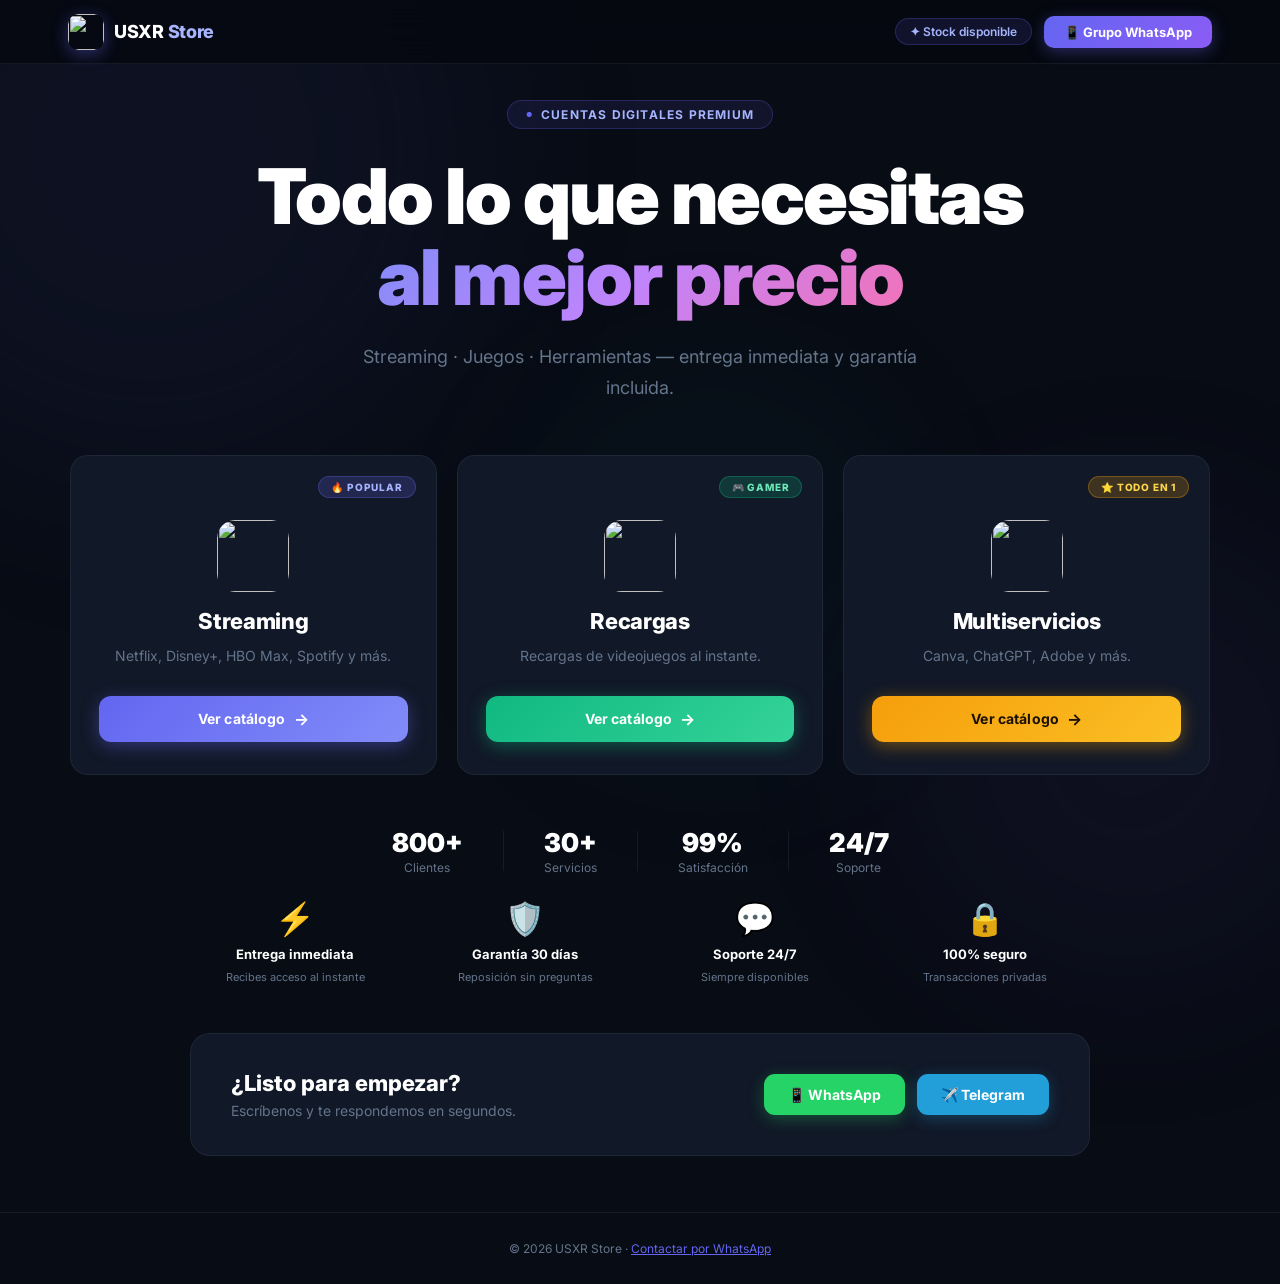
==== index.html @ 8d04d9a2 "fix: limpiar .html de URL con history.replaceState" ====
﻿<!DOCTYPE html>
<html lang="es">
<head>
  <meta charset="UTF-8" />
  <meta name="viewport" content="width=device-width, initial-scale=1.0" />
  <title>USXR Store — Cuentas Premium</title>
  <link href="https://fonts.googleapis.com/css2?family=Inter:wght@300;400;500;600;700;800;900&display=swap" rel="stylesheet" />
  <style>
    *, *::before, *::after { box-sizing: border-box; margin: 0; padding: 0; }

    :root {
      --bg:     #080c14;
      --bg2:    #0c1120;
      --surface:#111827;
      --border: rgba(148,163,184,.1);
      --border2:rgba(148,163,184,.18);
      --text:   #f1f5f9;
      --muted:  #64748b;
      --muted2: #94a3b8;
      --radius: 18px;
    }

    html { scroll-behavior: smooth; }
    body {
      font-family: 'Inter', sans-serif;
      background: var(--bg);
      color: var(--text);
      min-height: 100vh;
      overflow-x: hidden;
    }

    /* ── Partículas de fondo ── */
    #particles {
      position: fixed; inset: 0; pointer-events: none; z-index: 0; overflow: hidden;
    }
    .particle {
      position: absolute; border-radius: 50%;
      animation: drift linear infinite;
      opacity: 0;
    }
    @keyframes drift {
      0%   { transform: translateY(100vh) scale(0); opacity: 0; }
      10%  { opacity: .6; }
      90%  { opacity: .3; }
      100% { transform: translateY(-10vh) scale(1.2); opacity: 0; }
    }

    /* ── Orbes de fondo ── */
    .orb {
      position: fixed; border-radius: 50%;
      filter: blur(100px); pointer-events: none; z-index: 0;
      animation: floatOrb 10s ease-in-out infinite;
    }
    .orb1 { width: 700px; height: 700px; background: #6366f1; opacity: .06; top: -200px; left: -200px; }
    .orb2 { width: 500px; height: 500px; background: #8b5cf6; opacity: .05; bottom: -100px; right: -100px; animation-delay: -4s; }
    .orb3 { width: 400px; height: 400px; background: #06b6d4; opacity: .04; top: 40%; left: 40%; animation-delay: -7s; }
    @keyframes floatOrb {
      0%,100% { transform: translate(0,0); }
      50%      { transform: translate(20px,-20px); }
    }

    /* ── NAVBAR ── */
    .navbar {
      position: fixed; top: 0; left: 0; right: 0; z-index: 100;
      background: rgba(6,8,15,.8);
      backdrop-filter: blur(20px);
      border-bottom: 1px solid var(--border);
      height: 64px; display: flex; align-items: center;
    }
    .nav-inner {
      max-width: 1200px; margin: 0 auto; padding: 0 28px;
      width: 100%; display: flex; align-items: center; justify-content: space-between;
    }
    .logo { display: flex; align-items: center; gap: 10px; text-decoration: none; }
    .logo-mark {
      width: 36px; height: 36px; border-radius: 10px;
      background: linear-gradient(135deg, #6366f1, #8b5cf6);
      display: flex; align-items: center; justify-content: center;
      font-size: 18px; box-shadow: 0 4px 16px rgba(99,102,241,.4);
    }
    .logo-name { font-size: 18px; font-weight: 800; color: #fff; letter-spacing: -.3px; }
    .logo-name span { color: #a5b4fc; }
    .nav-right { display: flex; align-items: center; gap: 12px; }
    .nav-tag {
      padding: 5px 14px; border-radius: 100px;
      background: rgba(99,102,241,.12); border: 1px solid rgba(99,102,241,.25);
      color: #a5b4fc; font-size: 12px; font-weight: 600;
    }
    .nav-contact {
      padding: 8px 20px; border-radius: 10px;
      background: linear-gradient(135deg,#6366f1,#8b5cf6);
      color: white; font-size: 13px; font-weight: 700;
      text-decoration: none; transition: all .2s;
      box-shadow: 0 4px 16px rgba(99,102,241,.35);
    }
    .nav-contact:hover { transform: translateY(-1px); box-shadow: 0 6px 20px rgba(99,102,241,.5); }

    /* ── HERO ── */
    .hero {
      min-height: unset;
      display: flex; flex-direction: column;
      align-items: center; justify-content: center;
      padding: 100px 24px 24px;
      position: relative; z-index: 1; text-align: center;
    }

    .hero-eyebrow {
      display: inline-flex; align-items: center; gap: 8px;
      background: rgba(99,102,241,.1); border: 1px solid rgba(99,102,241,.25);
      color: #a5b4fc; padding: 6px 18px; border-radius: 100px;
      font-size: 12px; font-weight: 700; text-transform: uppercase; letter-spacing: .1em;
      margin-bottom: 28px;
      animation: fadeDown .6s ease both;
    }
    .hero-eyebrow::before { content: '●'; font-size: 7px; color: #6366f1; animation: blink 1.5s ease infinite; }
    @keyframes blink { 0%,100%{opacity:1} 50%{opacity:.2} }

    .hero h1 {
      font-size: clamp(2.8rem, 6vw, 5rem);
      font-weight: 900; line-height: 1.05; color: #fff;
      margin-bottom: 24px; letter-spacing: -1.5px;
      animation: fadeDown .6s .1s ease both;
    }
    .hero h1 em {
      font-style: normal;
      background: linear-gradient(135deg, #818cf8, #c084fc, #f472b6);
      -webkit-background-clip: text; -webkit-text-fill-color: transparent; background-clip: text;
    }

    .hero-sub {
      font-size: clamp(15px, 2vw, 18px); color: var(--muted);
      max-width: 560px; margin: 0 auto 52px;
      line-height: 1.7;
      animation: fadeDown .6s .2s ease both;
    }

    @keyframes fadeDown {
      from { opacity:0; transform: translateY(-16px); }
      to   { opacity:1; transform: translateY(0); }
    }

    /* ── CARDS DE CATEGORÍA ── */
    .cat-grid {
      display: flex;
      flex-direction: row;
      gap: 20px;
      max-width: 1140px; width: 100%;
      animation: fadeUp .7s .3s ease both;
    }
    @keyframes fadeUp {
      from { opacity:0; transform: translateY(32px); }
      to   { opacity:1; transform: translateY(0); }
    }

    .cat-card {
      flex: 1 1 0;
      min-width: 0;
      position: relative; overflow: hidden;
      border-radius: var(--radius);
      border: 1px solid var(--border);
      background: var(--surface);
      padding: 36px 28px 32px;
      text-decoration: none; color: var(--text);
      cursor: pointer;
      transition: transform .35s cubic-bezier(.23,1,.32,1),
                  border-color .35s, box-shadow .35s;
      display: flex; flex-direction: column; align-items: center; text-align: center;
    }

    /* Gradiente de fondo al hover */
    .cat-card::before {
      content: ''; position: absolute; inset: 0; opacity: 0;
      transition: opacity .35s;
      border-radius: var(--radius);
    }
    .cat-card.streaming::before { background: radial-gradient(ellipse at 30% 0%, rgba(99,102,241,.18) 0%, transparent 65%); }
    .cat-card.gaming::before    { background: radial-gradient(ellipse at 30% 0%, rgba(16,185,129,.18) 0%, transparent 65%); }
    .cat-card.multi::before     { background: radial-gradient(ellipse at 30% 0%, rgba(245,158,11,.18) 0%, transparent 65%); }

    .cat-card:hover { transform: translateY(-10px) scale(1.02); }
    .cat-card.streaming:hover { border-color: rgba(99,102,241,.45); box-shadow: 0 24px 70px rgba(99,102,241,.2), 0 0 0 1px rgba(99,102,241,.1); }
    .cat-card.gaming:hover    { border-color: rgba(16,185,129,.45); box-shadow: 0 24px 70px rgba(16,185,129,.2), 0 0 0 1px rgba(16,185,129,.1); }
    .cat-card.multi:hover     { border-color: rgba(245,158,11,.45); box-shadow: 0 24px 70px rgba(245,158,11,.2), 0 0 0 1px rgba(245,158,11,.1); }
    .cat-card:hover::before   { opacity: 1; }

    /* Línea superior de color */
    .cat-card::after {
      content: ''; position: absolute; top: 0; left: 0; right: 0;
      height: 3px; border-radius: var(--radius) var(--radius) 0 0;
      transform: scaleX(0); transform-origin: left;
      transition: transform .4s cubic-bezier(.23,1,.32,1);
    }
    .cat-card.streaming::after { background: linear-gradient(90deg,#6366f1,#8b5cf6); }
    .cat-card.gaming::after    { background: linear-gradient(90deg,#10b981,#06b6d4); }
    .cat-card.multi::after     { background: linear-gradient(90deg,#f59e0b,#ef4444); }
    .cat-card:hover::after { transform: scaleX(1); }

    /* Ícono grande */
    .cat-icon {
      width: 72px; height: 72px; border-radius: 18px;
      display: flex; align-items: center; justify-content: center;
      font-size: 34px; margin-bottom: 16px; margin-top: 28px;
      position: relative; z-index: 1;
      transition: transform .3s;
    }
    .cat-card:hover .cat-icon { transform: scale(1.1) rotate(-4deg); }
    .cat-card.streaming .cat-icon { background: none; box-shadow: none; }
    .cat-card.gaming .cat-icon    { background: none; box-shadow: none; }
    .cat-card.multi .cat-icon     { background: none; box-shadow: none; }

    .cat-title {
      font-size: 22px; font-weight: 800; color: #fff;
      margin-bottom: 10px; position: relative; z-index: 1;
      letter-spacing: -.3px;
    }
    .cat-desc {
      font-size: 14px; color: var(--muted); line-height: 1.65;
      margin-bottom: 28px; position: relative; z-index: 1; flex: 1;
    }

    /* Chips de servicios */
    .cat-chips {
      display: flex; flex-wrap: wrap; gap: 7px;
      margin-bottom: 28px; position: relative; z-index: 1;
    }
    .chip {
      padding: 4px 11px; border-radius: 100px;
      font-size: 11px; font-weight: 600;
      border: 1px solid; letter-spacing: .02em;
    }
    .streaming .chip { background: rgba(99,102,241,.1); border-color: rgba(99,102,241,.25); color: #a5b4fc; }
    .gaming .chip    { background: rgba(16,185,129,.1);  border-color: rgba(16,185,129,.25);  color: #6ee7b7; }
    .multi .chip     { background: rgba(245,158,11,.1);  border-color: rgba(245,158,11,.25);  color: #fcd34d; }

    /* Botón de la card */
    .cat-btn {
      display: flex; align-items: center; justify-content: center; gap: 8px;
      width: 100%; padding: 13px;
      border-radius: 12px; font-size: 14px; font-weight: 700;
      position: relative; z-index: 1; transition: all .25s;
      letter-spacing: .01em;
    }
    .cat-btn .arrow {
      transition: transform .25s;
      display: inline-block; font-size: 16px;
    }
    .cat-card:hover .cat-btn .arrow { transform: translateX(4px); }
    .streaming .cat-btn { background: linear-gradient(135deg,#6366f1,#818cf8); color: white; box-shadow: 0 4px 18px rgba(99,102,241,.4); }
    .gaming .cat-btn    { background: linear-gradient(135deg,#10b981,#34d399); color: white; box-shadow: 0 4px 18px rgba(16,185,129,.4); }
    .multi .cat-btn     { background: linear-gradient(135deg,#f59e0b,#fbbf24); color: #1a1000; box-shadow: 0 4px 18px rgba(245,158,11,.4); }

    /* badge "popular" */
    .cat-popular {
      position: absolute; top: 20px; right: 20px;
      padding: 4px 12px; border-radius: 100px;
      font-size: 10px; font-weight: 800; text-transform: uppercase; letter-spacing: .08em;
      z-index: 2;
    }
    .streaming .cat-popular { background: rgba(99,102,241,.2); color: #a5b4fc; border: 1px solid rgba(99,102,241,.3); }
    .gaming .cat-popular    { background: rgba(16,185,129,.2);  color: #6ee7b7; border: 1px solid rgba(16,185,129,.3); }
    .multi .cat-popular     { background: rgba(245,158,11,.2);  color: #fcd34d; border: 1px solid rgba(245,158,11,.3); }

    /* ── STATS ── */
    .stats-row {
      display: flex; align-items: center; gap: 40px;
      margin-top: 52px; flex-wrap: wrap; justify-content: center;
      animation: fadeUp .7s .5s ease both;
    }
    .stat { text-align: center; }
    .stat-n { font-size: 26px; font-weight: 900; color: #fff; }
    .stat-l { font-size: 12px; color: var(--muted); margin-top: 2px; }
    .stat-sep { width: 1px; height: 40px; background: var(--border); }

    /* ── GARANTÍAS HOME ── */
    .garantias-section {
      position: relative; z-index: 1;
      padding: 0 24px 48px;
      border-top: none;
    }
    .garantias-row {
      max-width: 900px; margin: 0 auto;
      display: grid; grid-template-columns: repeat(4, 1fr);
      gap: 20px; text-align: center;
    }
    .g-item { display: flex; flex-direction: column; align-items: center; gap: 8px; }
    .g-ico  { font-size: 32px; }
    .g-item strong { font-size: 13px; font-weight: 700; color: #fff; }
    .g-item p      { font-size: 11px; color: var(--muted); line-height: 1.4; }

    /* ── CTA HOME ── */
    .cta-home {
      position: relative; z-index: 1;
      padding: 0 24px 56px;
    }
    .cta-home-box {
      max-width: 900px; margin: 0 auto;
      background: var(--surface);
      border: 1px solid var(--border);
      border-radius: 20px;
      padding: 36px 40px;
    }
    .cta-home-inner {
      display: flex; align-items: center;
      justify-content: space-between; gap: 24px; flex-wrap: wrap;
    }
    .cta-home-text h2 { font-size: 22px; font-weight: 800; color: #fff; margin-bottom: 6px; }
    .cta-home-text p  { font-size: 14px; color: var(--muted); }
    .cta-home-btns { display: flex; gap: 12px; flex-shrink: 0; }
    .cta-home-btn {
      display: inline-flex; align-items: center; gap: 8px;
      padding: 12px 24px; border-radius: 11px;
      color: white; font-weight: 700; font-size: 14px;
      text-decoration: none; transition: all .25s;
    }
    .cta-home-btn:hover { transform: translateY(-2px); filter: brightness(1.1); }
    .cta-home-btn.wapp { background: #25D366; box-shadow: 0 4px 16px rgba(37,211,102,.3); }
    .cta-home-btn.tele { background: #229ED9; box-shadow: 0 4px 16px rgba(34,158,217,.3); }

    /* ── FOOTER ── */
    .footer {
      position: relative; z-index: 1;
      border-top: 1px solid var(--border);
      padding: 28px; text-align: center;
    }
    .footer p { font-size: 12px; color: var(--muted); }

    /* ── RESPONSIVE ── */
    @media (max-width: 780px) {
      .hero h1   { letter-spacing: -.5px; font-size: 2rem; }
      .hero-sub  { font-size: 14px; margin-bottom: 28px; }

      .cat-grid {
        flex-direction: row;
        gap: 10px;
        max-width: 100%;
        padding: 0 12px;
      }

      .cat-card {
        padding: 20px 10px 16px;
        border-radius: 14px;
      }

      .cat-icon {
        width: 48px; height: 48px;
        font-size: 22px; border-radius: 12px;
        margin-bottom: 12px; margin-top: 28px;
      }

      .cat-title { font-size: 14px; margin-bottom: 6px; }
      .cat-desc  { font-size: 11px; margin-bottom: 12px; line-height: 1.4; }
      .cat-chips { gap: 4px; margin-bottom: 12px; }
      .chip      { font-size: 9px; padding: 3px 7px; }

      .cat-btn {
        padding: 9px 6px; font-size: 11px; border-radius: 9px; gap: 4px;
      }
      .cat-btn .arrow { display: none; }

      .cat-popular {
        font-size: 8px; padding: 3px 8px; top: 10px; right: 10px;
      }

      .stats-row { gap: 16px; }
      .stat-n    { font-size: 18px; }
      .stat-sep  { display: none; }

      /* garantías: 2 cols en móvil */
      .garantias-row { grid-template-columns: repeat(2, 1fr); gap: 20px 16px; }

      /* cta: apilado en móvil */
      .cta-home-inner { flex-direction: column; text-align: center; }
      .cta-home-btns  { justify-content: center; }
      .cta-home-box   { padding: 28px 20px; }
    }
    @media (max-width: 600px) {
      .nav-tag { display: none; }
      .stats-row { gap: 24px; }
      .stat-sep { display: none; }
    }
  </style>
  <link rel="manifest" href="/manifest.json" />
  <meta name="theme-color" content="#6366f1" />
</head>
<body>

  <!-- Fondo animado -->
  <div id="particles"></div>
  <div class="orb orb1"></div>
  <div class="orb orb2"></div>
  <div class="orb orb3"></div>

  <!-- NAVBAR -->
  <nav class="navbar">
    <div class="nav-inner">
      <a href="index.html" class="logo">
        <div class="logo-mark" style="background:none;padding:0;overflow:hidden;"><img src="https://i.ibb.co/hR6DW3mN/Logotipo-ne-n-futurista-USXR-Store.png" style="width:100%;height:100%;object-fit:cover;border-radius:10px;display:block;"></div>
        <span class="logo-name">USXR <span>Store</span></span>
      </a>
      <div class="nav-right">
        <span class="nav-tag">✦ Stock disponible</span>
        <a href="https://chat.whatsapp.com/J8JnifOMv5BLtHbVKzGTmH?s=cl&p=a&mlu=4&ilr=4" target="_blank" class="nav-contact">📱 Grupo WhatsApp</a>
      </div>
    </div>
  </nav>

  <!-- HERO -->
  <main class="hero">

    <div class="hero-eyebrow">Cuentas digitales premium</div>

    <h1>Todo lo que necesitas<br/><em>al mejor precio</em></h1>

    <p class="hero-sub">
      Streaming · Juegos · Herramientas — entrega inmediata y garantía incluida.
    </p>

    <!-- GRID DE CATEGORÍAS — HTML PURO -->
    <div class="cat-grid">

      <a href="/streaming" class="cat-card streaming">
        <span class="cat-popular">🔥 Popular</span>
        <div class="cat-icon" style="padding:0;overflow:hidden;"><img src="https://i.ibb.co/8LbXXj5X/5109808543396728390.jpg" style="width:100%;height:100%;object-fit:cover;border-radius:18px;"></div>
        <div class="cat-title">Streaming</div>
        <div class="cat-desc">Netflix, Disney+, HBO Max, Spotify y más.</div>
        <div class="cat-btn">Ver catálogo <span class="arrow">→</span></div>
      </a>

      <a href="/recargas" class="cat-card gaming">
        <span class="cat-popular">🎮 Gamer</span>
        <div class="cat-icon"><img src="https://i.ibb.co/NdYGqJf4/icon-1.png" style="width:100%;height:100%;object-fit:cover;border-radius:18px;"></div>
        <div class="cat-title">Recargas</div>
        <div class="cat-desc">Recargas de videojuegos al instante.</div>
        <div class="cat-btn">Ver catálogo <span class="arrow">→</span></div>
      </a>

      <a href="/multiservicios" class="cat-card multi">
        <span class="cat-popular">⭐ Todo en 1</span>
        <div class="cat-icon" style="padding:0;overflow:hidden;"><img src="https://i.ibb.co/FkrnnqCd/5109808543396728401.jpg" style="width:100%;height:100%;object-fit:cover;border-radius:18px;"></div>
        <div class="cat-title">Multiservicios</div>
        <div class="cat-desc">Canva, ChatGPT, Adobe y más.</div>
        <div class="cat-btn">Ver catálogo <span class="arrow">→</span></div>
      </a>

    </div>

    <!-- STATS — HTML PURO -->
    <div class="stats-row">
      <div class="stat"><div class="stat-n">800+</div><div class="stat-l">Clientes</div></div>
      <div class="stat-sep"></div>
      <div class="stat"><div class="stat-n">30+</div><div class="stat-l">Servicios</div></div>
      <div class="stat-sep"></div>
      <div class="stat"><div class="stat-n">99%</div><div class="stat-l">Satisfacción</div></div>
      <div class="stat-sep"></div>
      <div class="stat"><div class="stat-n">24/7</div><div class="stat-l">Soporte</div></div>
    </div>

  </main>

  <!-- GARANTÍAS -->
  <section class="garantias-section">
    <div class="garantias-row">
      <div class="g-item">
        <span class="g-ico">⚡</span>
        <strong>Entrega inmediata</strong>
        <p>Recibes acceso al instante</p>
      </div>
      <div class="g-item">
        <span class="g-ico">🛡️</span>
        <strong>Garantía 30 días</strong>
        <p>Reposición sin preguntas</p>
      </div>
      <div class="g-item">
        <span class="g-ico">💬</span>
        <strong>Soporte 24/7</strong>
        <p>Siempre disponibles</p>
      </div>
      <div class="g-item">
        <span class="g-ico">🔒</span>
        <strong>100% seguro</strong>
        <p>Transacciones privadas</p>
      </div>
    </div>
  </section>

  <!-- CTA CONTACTO -->
  <section class="cta-home">
    <div class="cta-home-box">
      <div class="cta-home-inner">
        <div class="cta-home-text">
          <h2>¿Listo para empezar?</h2>
          <p>Escríbenos y te respondemos en segundos.</p>
        </div>
        <div class="cta-home-btns">
          <a href="https://wa.me/51922055086" target="_blank" class="cta-home-btn wapp">📱 WhatsApp</a>
          <a href="https://t.me/usxrdata" target="_blank" class="cta-home-btn tele">✈️ Telegram</a>
        </div>
      </div>
    </div>
  </section>

  <footer class="footer">
    <p>© 2026 USXR Store · <a href="https://wa.me/51922055086" style="color:#6366f1">Contactar por WhatsApp</a></p>
  </footer>

  <script>
    // Limpiar .html de la URL
    if (window.location.pathname === '/index.html') {
      window.history.replaceState(null, '', '/');
    }
    // ── Partículas flotantes ──
    const container = document.getElementById('particles');
    const colors = ['#6366f1','#8b5cf6','#10b981','#f59e0b','#ec4899','#06b6d4'];
    for (let i = 0; i < 28; i++) {
      const p = document.createElement('div');
      p.className = 'particle';
      const size = Math.random() * 4 + 2;
      Object.assign(p.style, {
        width: size+'px', height: size+'px',
        left: Math.random()*100+'%',
        background: colors[Math.floor(Math.random()*colors.length)],
        animationDuration: (Math.random()*14+10)+'s',
        animationDelay: (Math.random()*10)+'s',
      });
      container.appendChild(p);
    }

    // ── Prefetch silencioso: precarga la API mientras el usuario ve el landing ──
    (function prefetch() {
      try {
        const cached = localStorage.getItem('vs_data');
        if (cached) {
          const { ts } = JSON.parse(cached);
          if (Date.now() - ts < 30000) return; // ya está fresco
        }
        // Cargar en segundo plano sin bloquear nada
        fetch('/api/sheets')
          .then(r => r.json())
          .then(data => {
            localStorage.setItem('vs_data', JSON.stringify({ data, ts: Date.now() }));
          })
          .catch(() => {}); // silencioso
      } catch(e) {}
    })();
  </script>
  <script>
    if ('serviceWorker' in navigator) {
      navigator.serviceWorker.register('/sw.js').catch(() => {});
    }
  </script></body>
</html>
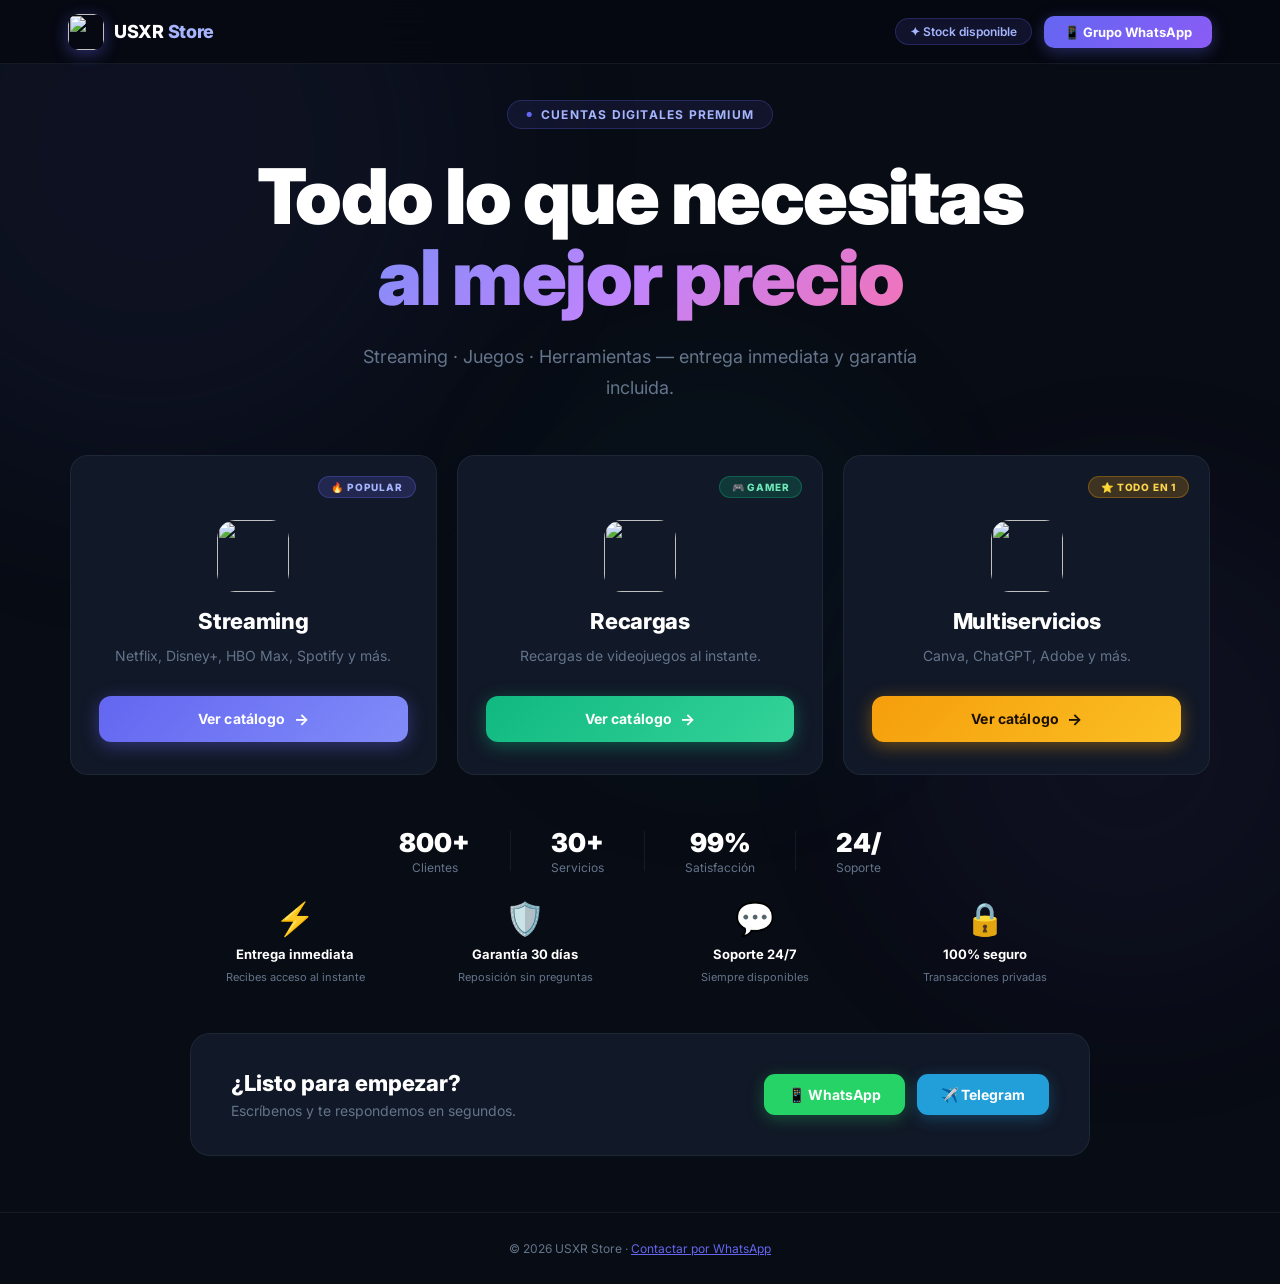
==== commit d238487c: "feat: meta tags OG + sitemap + robots.txt + contador animado" ====
--- a/index.html
+++ b/index.html
@@ -381,6 +381,22 @@
   </style>
   <link rel="manifest" href="/manifest.json" />
   <meta name="theme-color" content="#6366f1" />
+  <!-- SEO -->
+  <meta name="description" content="Streaming, recargas y multiservicios al mejor precio. Netflix, Free Fire, ChatGPT y más. Entrega inmediata y garantía 30 días." />
+  <meta name="keywords" content="cuentas streaming, recargas free fire, canva pro, chatgpt, netflix peru, usxr store" />
+  <meta name="robots" content="index, follow" />
+  <!-- Open Graph -->
+  <meta property="og:type" content="website" />
+  <meta property="og:title" content="USXR Store — Cuentas digitales premium" />
+  <meta property="og:description" content="Streaming, recargas y multiservicios al mejor precio. Netflix, Free Fire, ChatGPT y más. Entrega inmediata y garantía 30 días." />
+  <meta property="og:url" content="https://www.usxrdata.store" />
+  <meta property="og:image" content="https://i.ibb.co/hR6DW3mN/Logotipo-ne-n-futurista-USXR-Store.png" />
+  <meta property="og:site_name" content="USXR Store" />
+  <!-- Twitter Card -->
+  <meta name="twitter:card" content="summary_large_image" />
+  <meta name="twitter:title" content="USXR Store — Cuentas digitales premium" />
+  <meta name="twitter:description" content="Streaming, recargas y multiservicios al mejor precio. Netflix, Free Fire, ChatGPT y más. Entrega inmediata y garantía 30 días." />
+  <meta name="twitter:image" content="https://i.ibb.co/hR6DW3mN/Logotipo-ne-n-futurista-USXR-Store.png" />
 </head>
 <body>
 
@@ -504,10 +520,35 @@
   </footer>
 
   <script>
-    // Limpiar .html de la URL
-    if (window.location.pathname === '/index.html') {
-      window.history.replaceState(null, '', '/');
-    }
+    // ── Contador animado en stats ──
+    function animateCounter(el, target, suffix) {
+      const num = parseInt(target);
+      if (isNaN(num)) { el.textContent = target; return; }
+      let start = 0;
+      const step = Math.ceil(num / 40);
+      const timer = setInterval(() => {
+        start = Math.min(start + step, num);
+        el.textContent = start + suffix;
+        if (start >= num) clearInterval(timer);
+      }, 30);
+    }
+
+    const observer2 = new IntersectionObserver((entries) => {
+      entries.forEach(entry => {
+        if (entry.isIntersecting) {
+          document.querySelectorAll('.stat-n').forEach(el => {
+            const txt = el.textContent;
+            const suffix = txt.replace(/[0-9]/g, '');
+            animateCounter(el, txt, suffix);
+          });
+          observer2.disconnect();
+        }
+      });
+    }, { threshold: 0.5 });
+
+    const statsEl = document.querySelector('.stats-row');
+    if (statsEl) observer2.observe(statsEl);
+
     // ── Partículas flotantes ──
     const container = document.getElementById('particles');
     const colors = ['#6366f1','#8b5cf6','#10b981','#f59e0b','#ec4899','#06b6d4'];
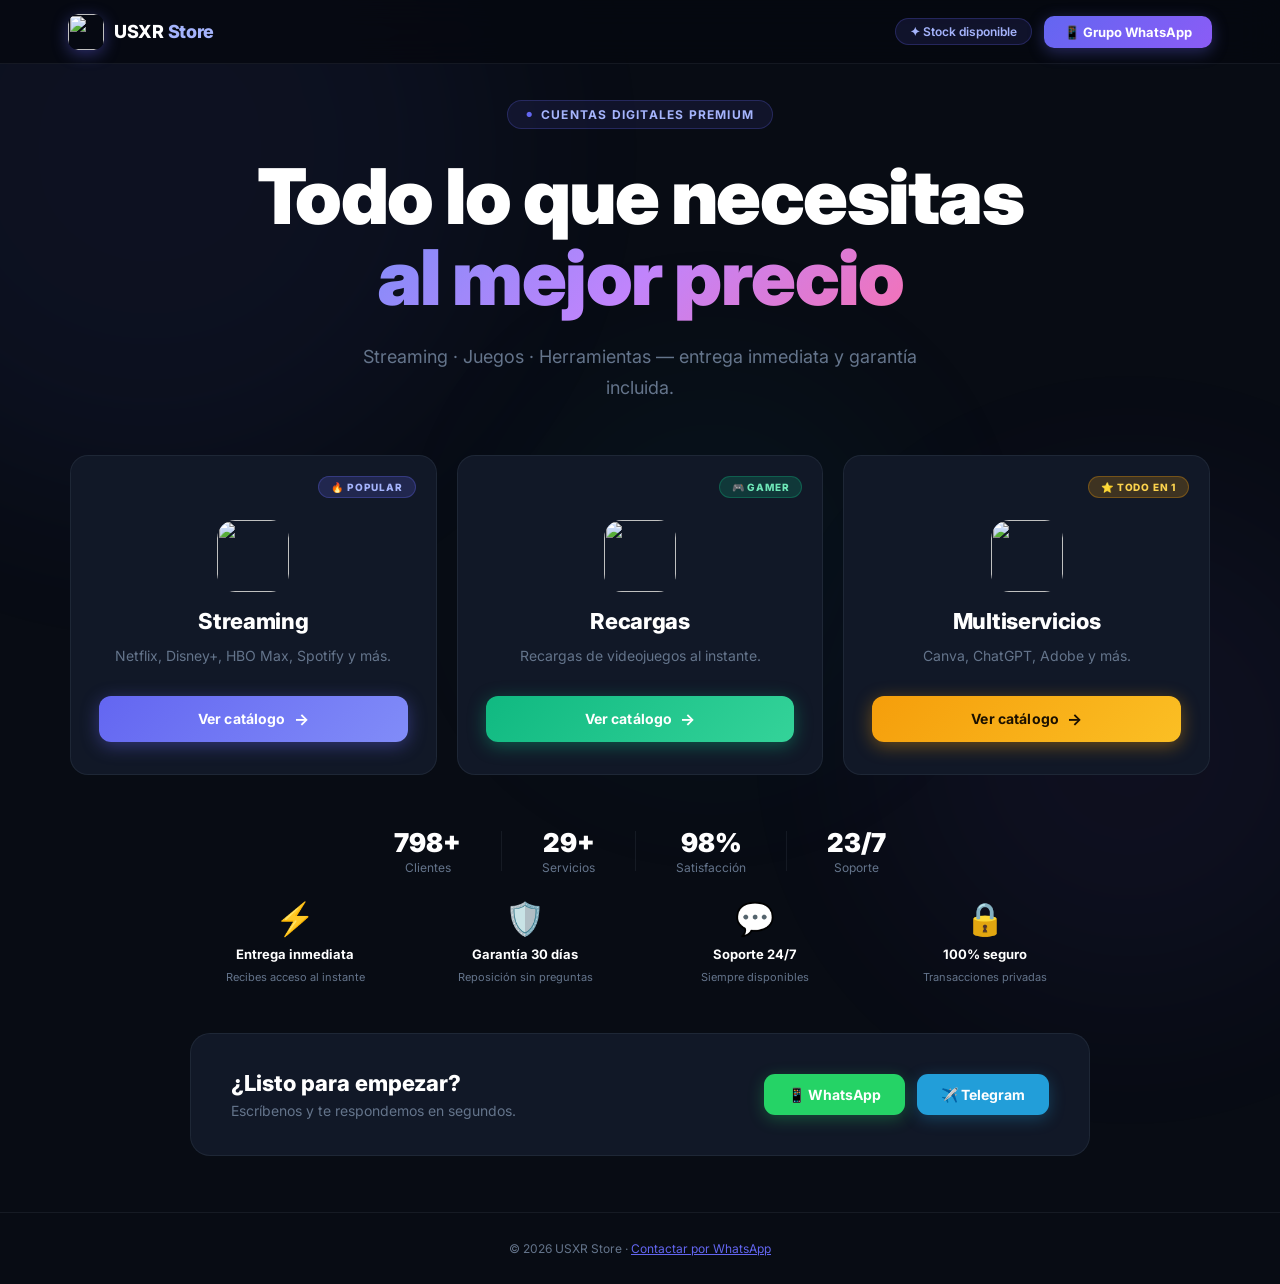
==== commit fff0c04d: "feat: contador animado suave 0 al valor final en stats" ====
--- a/index.html
+++ b/index.html
@@ -461,14 +461,14 @@
     </div>
 
     <!-- STATS — HTML PURO -->
-    <div class="stats-row">
-      <div class="stat"><div class="stat-n">800+</div><div class="stat-l">Clientes</div></div>
+    <div class="stats-row" id="stats-row">
+      <div class="stat"><div class="stat-n" data-target="800" data-suffix="+">0+</div><div class="stat-l">Clientes</div></div>
       <div class="stat-sep"></div>
-      <div class="stat"><div class="stat-n">30+</div><div class="stat-l">Servicios</div></div>
+      <div class="stat"><div class="stat-n" data-target="30" data-suffix="+">0+</div><div class="stat-l">Servicios</div></div>
       <div class="stat-sep"></div>
-      <div class="stat"><div class="stat-n">99%</div><div class="stat-l">Satisfacción</div></div>
+      <div class="stat"><div class="stat-n" data-target="99" data-suffix="%">0%</div><div class="stat-l">Satisfacción</div></div>
       <div class="stat-sep"></div>
-      <div class="stat"><div class="stat-n">24/7</div><div class="stat-l">Soporte</div></div>
+      <div class="stat"><div class="stat-n" data-target="24" data-suffix="/7">0/7</div><div class="stat-l">Soporte</div></div>
     </div>
 
   </main>
@@ -521,33 +521,33 @@
 
   <script>
     // ── Contador animado en stats ──
-    function animateCounter(el, target, suffix) {
-      const num = parseInt(target);
-      if (isNaN(num)) { el.textContent = target; return; }
-      let start = 0;
-      const step = Math.ceil(num / 40);
-      const timer = setInterval(() => {
-        start = Math.min(start + step, num);
-        el.textContent = start + suffix;
-        if (start >= num) clearInterval(timer);
-      }, 30);
-    }
-
-    const observer2 = new IntersectionObserver((entries) => {
+    function animateCounter(el) {
+      const target = parseInt(el.dataset.target);
+      const suffix = el.dataset.suffix || '';
+      const duration = 1800;
+      const start = performance.now();
+      function update(now) {
+        const elapsed = now - start;
+        const progress = Math.min(elapsed / duration, 1);
+        // easing easeOutExpo
+        const eased = progress === 1 ? 1 : 1 - Math.pow(2, -10 * progress);
+        el.textContent = Math.floor(eased * target) + suffix;
+        if (progress < 1) requestAnimationFrame(update);
+      }
+      requestAnimationFrame(update);
+    }
+
+    const statsObserver = new IntersectionObserver((entries) => {
       entries.forEach(entry => {
         if (entry.isIntersecting) {
-          document.querySelectorAll('.stat-n').forEach(el => {
-            const txt = el.textContent;
-            const suffix = txt.replace(/[0-9]/g, '');
-            animateCounter(el, txt, suffix);
-          });
-          observer2.disconnect();
+          document.querySelectorAll('.stat-n[data-target]').forEach(animateCounter);
+          statsObserver.disconnect();
         }
       });
     }, { threshold: 0.5 });
 
-    const statsEl = document.querySelector('.stats-row');
-    if (statsEl) observer2.observe(statsEl);
+    const statsEl = document.getElementById('stats-row');
+    if (statsEl) statsObserver.observe(statsEl);
 
     // ── Partículas flotantes ──
     const container = document.getElementById('particles');
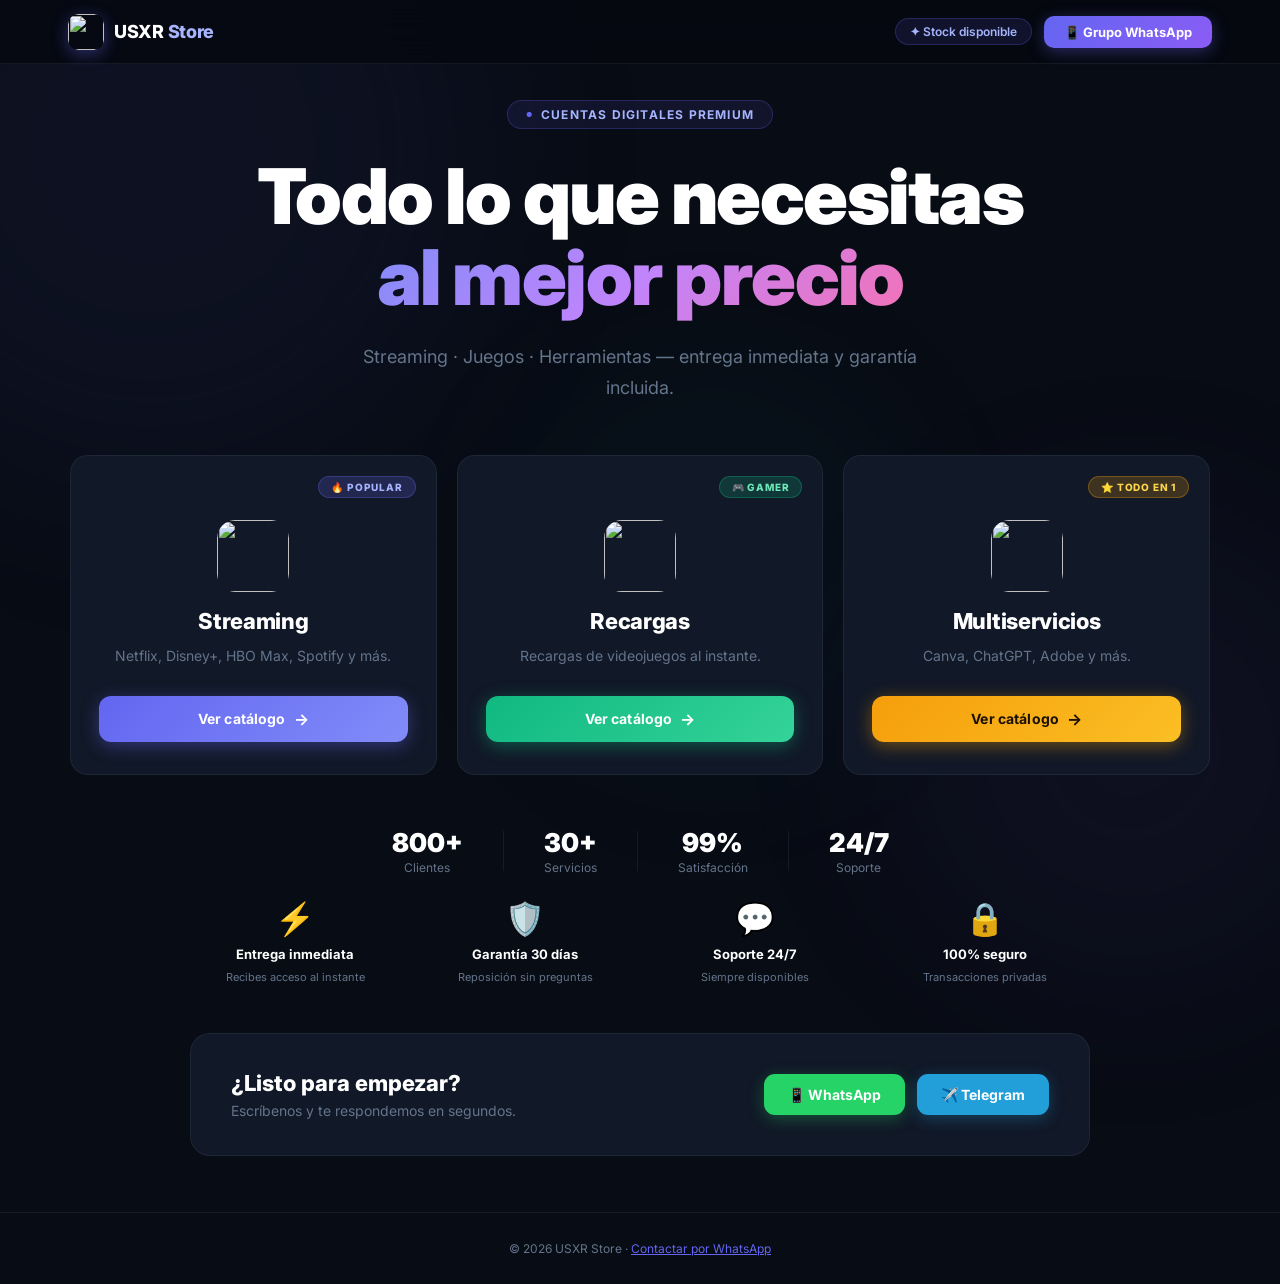
==== commit c72ac618: "fix: contador arranca al cargar la pagina sin observer" ====
--- a/index.html
+++ b/index.html
@@ -529,7 +529,6 @@
       function update(now) {
         const elapsed = now - start;
         const progress = Math.min(elapsed / duration, 1);
-        // easing easeOutExpo
         const eased = progress === 1 ? 1 : 1 - Math.pow(2, -10 * progress);
         el.textContent = Math.floor(eased * target) + suffix;
         if (progress < 1) requestAnimationFrame(update);
@@ -537,17 +536,10 @@
       requestAnimationFrame(update);
     }
 
-    const statsObserver = new IntersectionObserver((entries) => {
-      entries.forEach(entry => {
-        if (entry.isIntersecting) {
-          document.querySelectorAll('.stat-n[data-target]').forEach(animateCounter);
-          statsObserver.disconnect();
-        }
-      });
-    }, { threshold: 0.5 });
-
-    const statsEl = document.getElementById('stats-row');
-    if (statsEl) statsObserver.observe(statsEl);
+    // Esperar a que el DOM cargue y arrancar
+    window.addEventListener('load', () => {
+      document.querySelectorAll('.stat-n[data-target]').forEach(animateCounter);
+    });
 
     // ── Partículas flotantes ──
     const container = document.getElementById('particles');
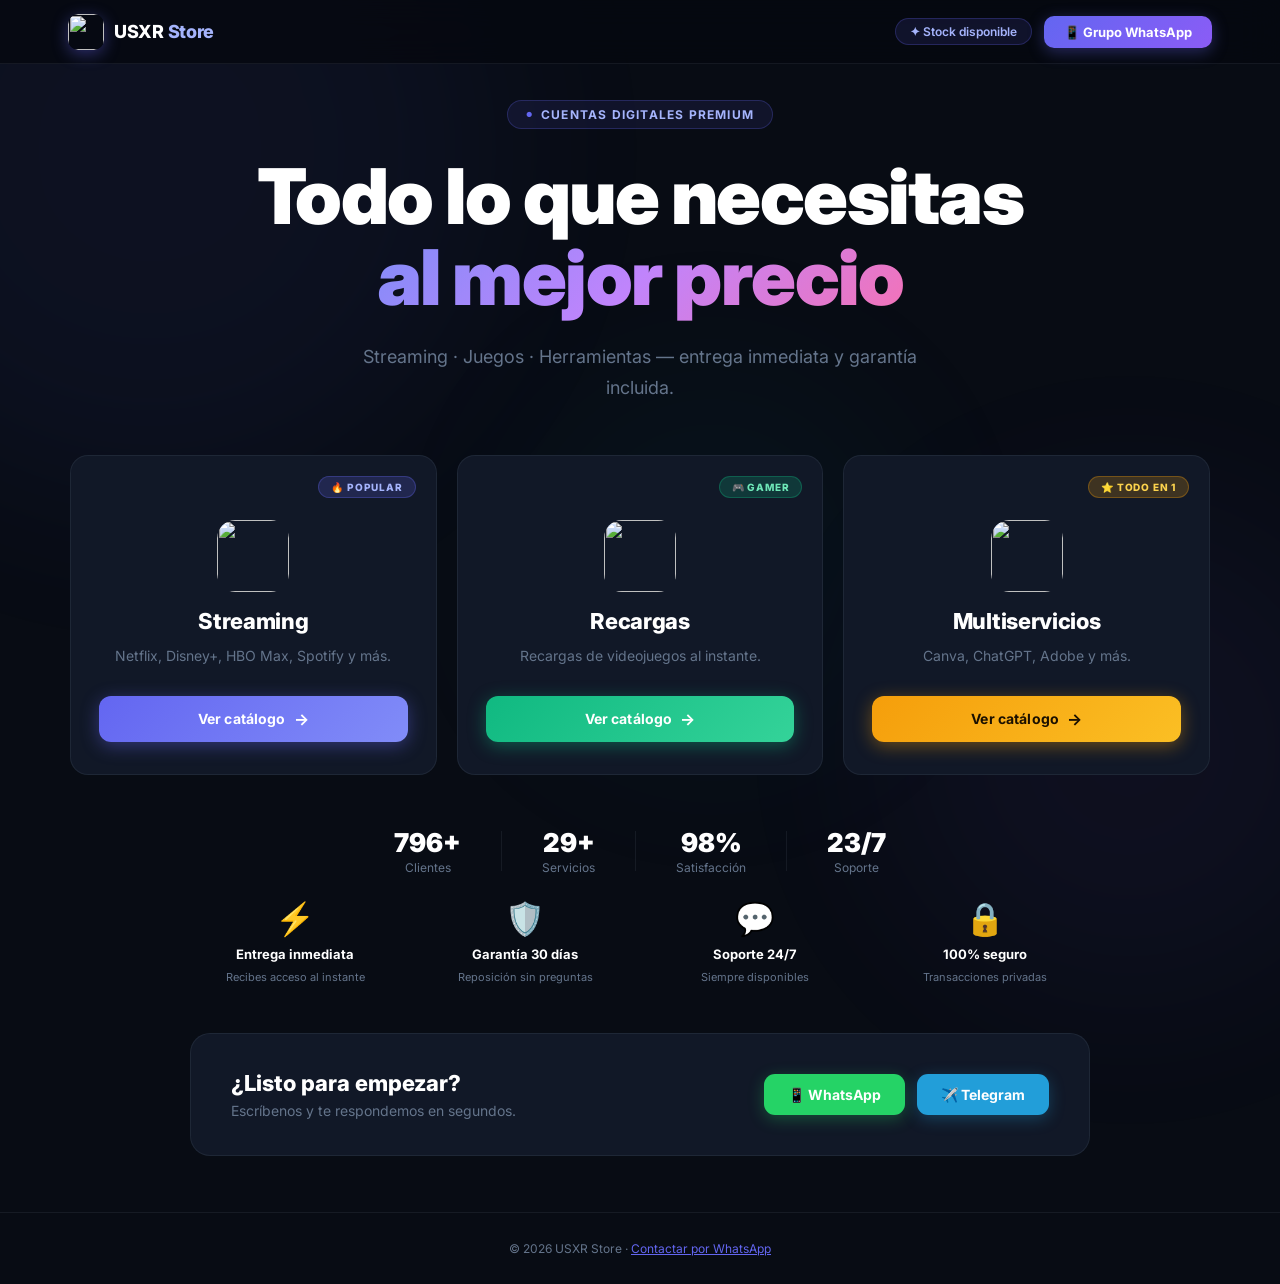
==== commit c9336fb2: "feat: ocultar WhatsApp y Telegram de todos los HTML via proxy" ====
--- a/index.html
+++ b/index.html
@@ -508,15 +508,15 @@
           <p>Escríbenos y te respondemos en segundos.</p>
         </div>
         <div class="cta-home-btns">
-          <a href="https://wa.me/51922055086" target="_blank" class="cta-home-btn wapp">📱 WhatsApp</a>
-          <a href="https://t.me/usxrdata" target="_blank" class="cta-home-btn tele">✈️ Telegram</a>
+          <a href="/api/comprar?msg=Hola!%20Quiero%20informacion" target="_blank" class="cta-home-btn wapp">📱 WhatsApp</a>
+          <a href="/api/telegram" target="_blank" class="cta-home-btn tele">✈️ Telegram</a>
         </div>
       </div>
     </div>
   </section>
 
   <footer class="footer">
-    <p>© 2026 USXR Store · <a href="https://wa.me/51922055086" style="color:#6366f1">Contactar por WhatsApp</a></p>
+    <p>© 2026 USXR Store · <a href="/api/comprar?msg=Hola!%20Quiero%20informacion" style="color:#6366f1">Contactar por WhatsApp</a></p>
   </footer>
 
   <script>
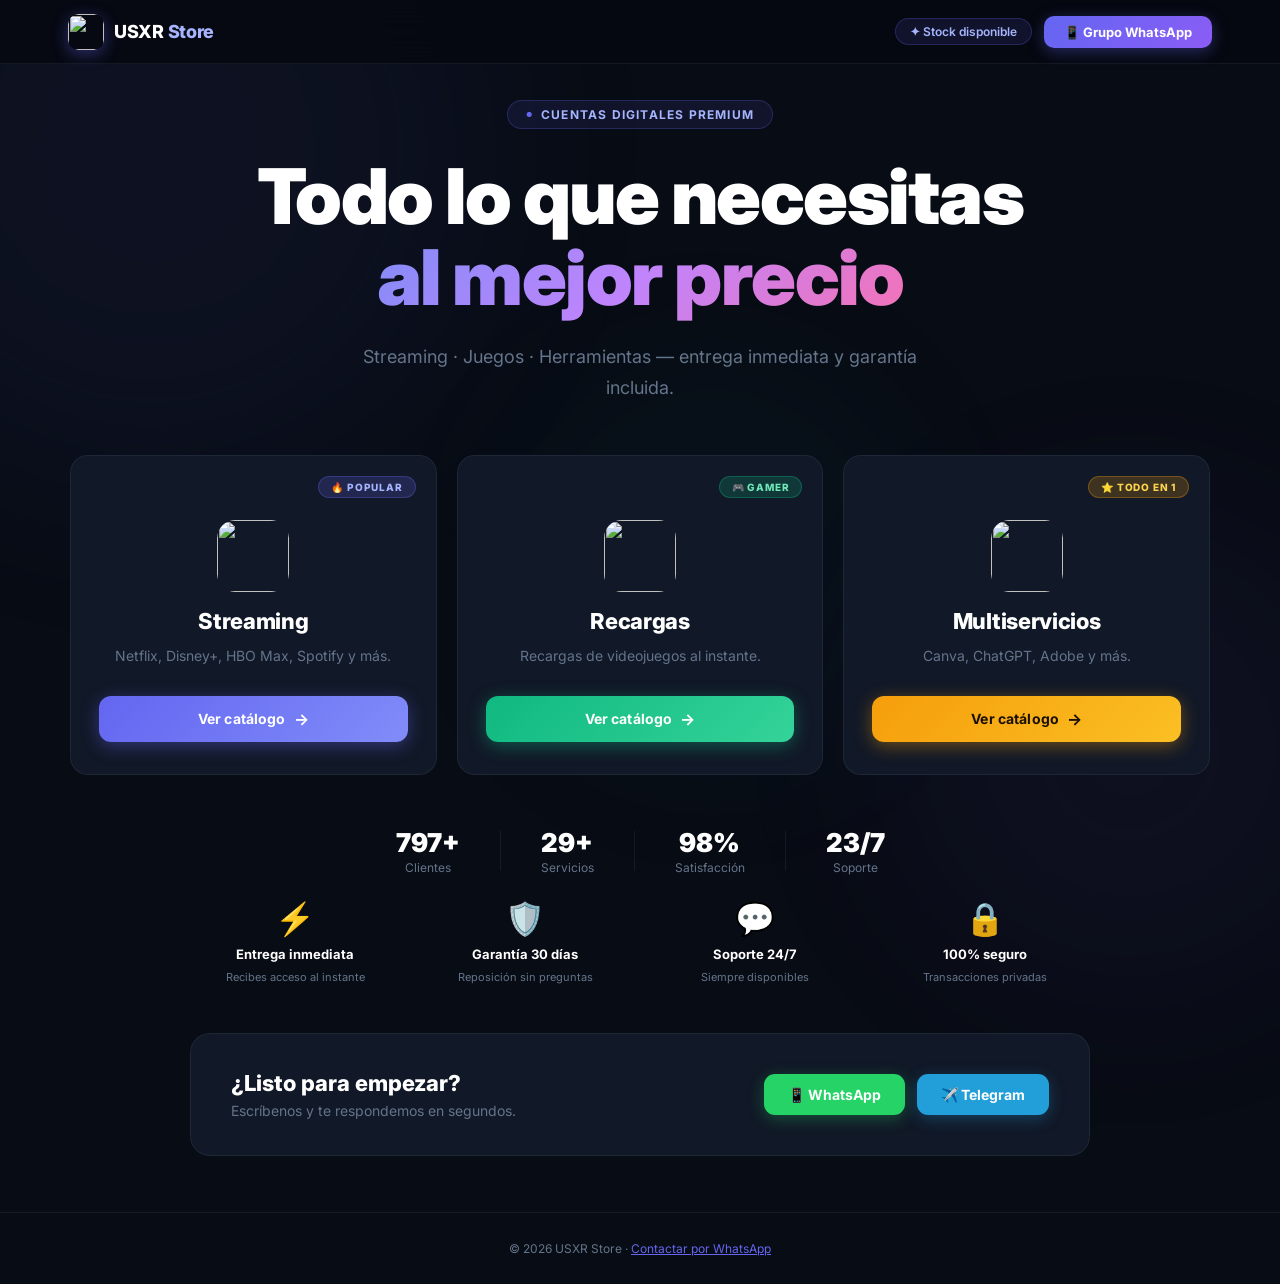
==== commit 42936310: "fix: ocultar todos los contactos directos del HTML" ====
--- a/index.html
+++ b/index.html
@@ -415,7 +415,7 @@
       </a>
       <div class="nav-right">
         <span class="nav-tag">✦ Stock disponible</span>
-        <a href="https://chat.whatsapp.com/J8JnifOMv5BLtHbVKzGTmH?s=cl&p=a&mlu=4&ilr=4" target="_blank" class="nav-contact">📱 Grupo WhatsApp</a>
+        <a href="/api/grupo" target="_blank" class="nav-contact">📱 Grupo WhatsApp</a>
       </div>
     </div>
   </nav>
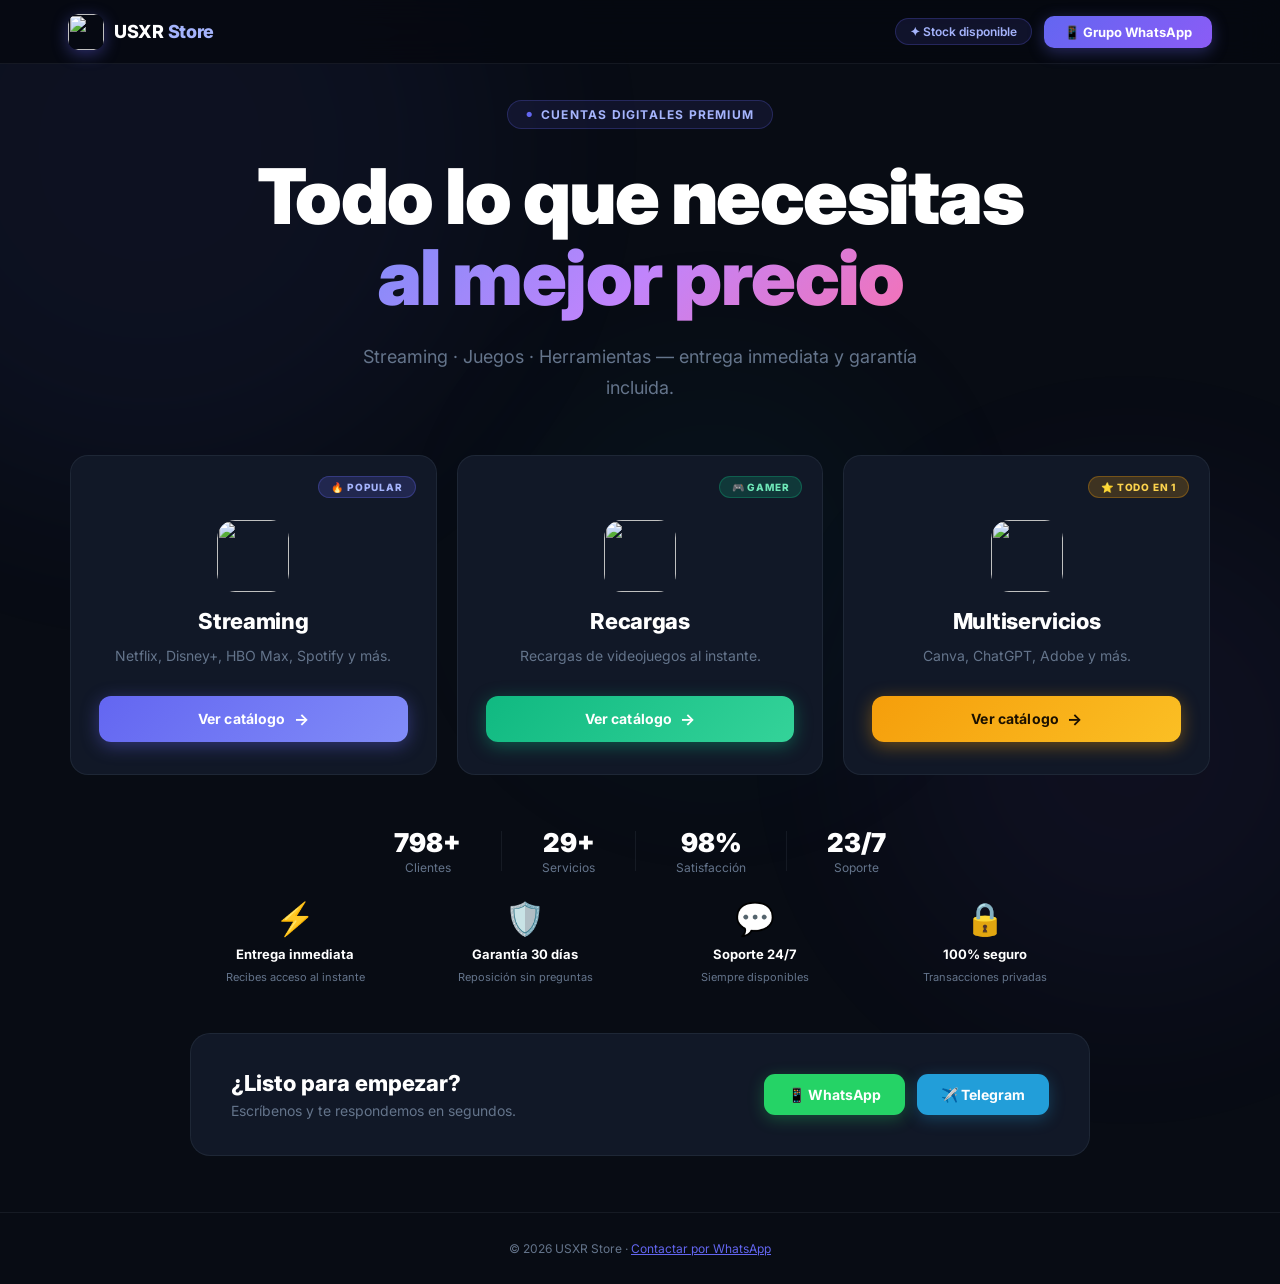
==== commit 893f7de1: "fix: desregistrar SW viejo para limpiar cache" ====
--- a/index.html
+++ b/index.html
@@ -577,8 +577,11 @@
     })();
   </script>
   <script>
+    // Desregistrar SW viejo si existe
     if ('serviceWorker' in navigator) {
-      navigator.serviceWorker.register('/sw.js').catch(() => {});
+      navigator.serviceWorker.getRegistrations().then(regs => {
+        regs.forEach(r => r.unregister());
+      });
     }
   </script></body>
 </html>
